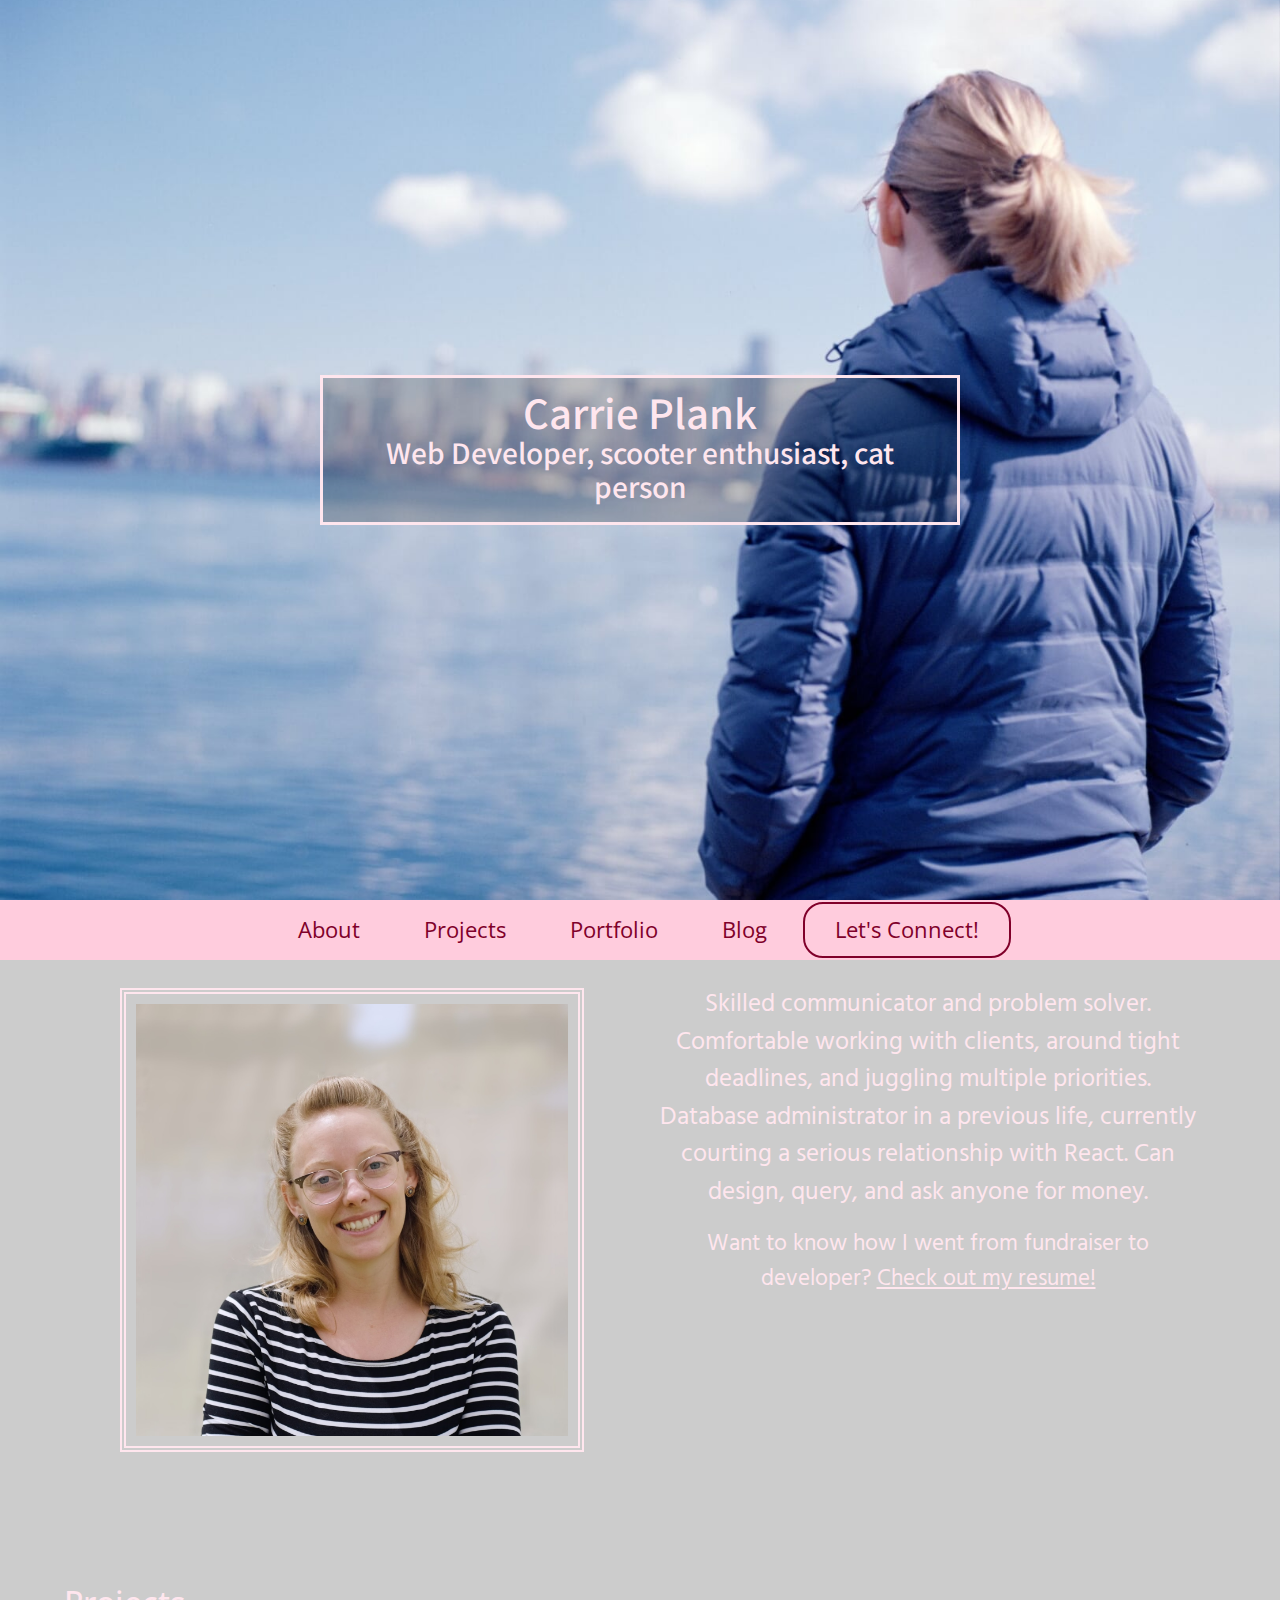
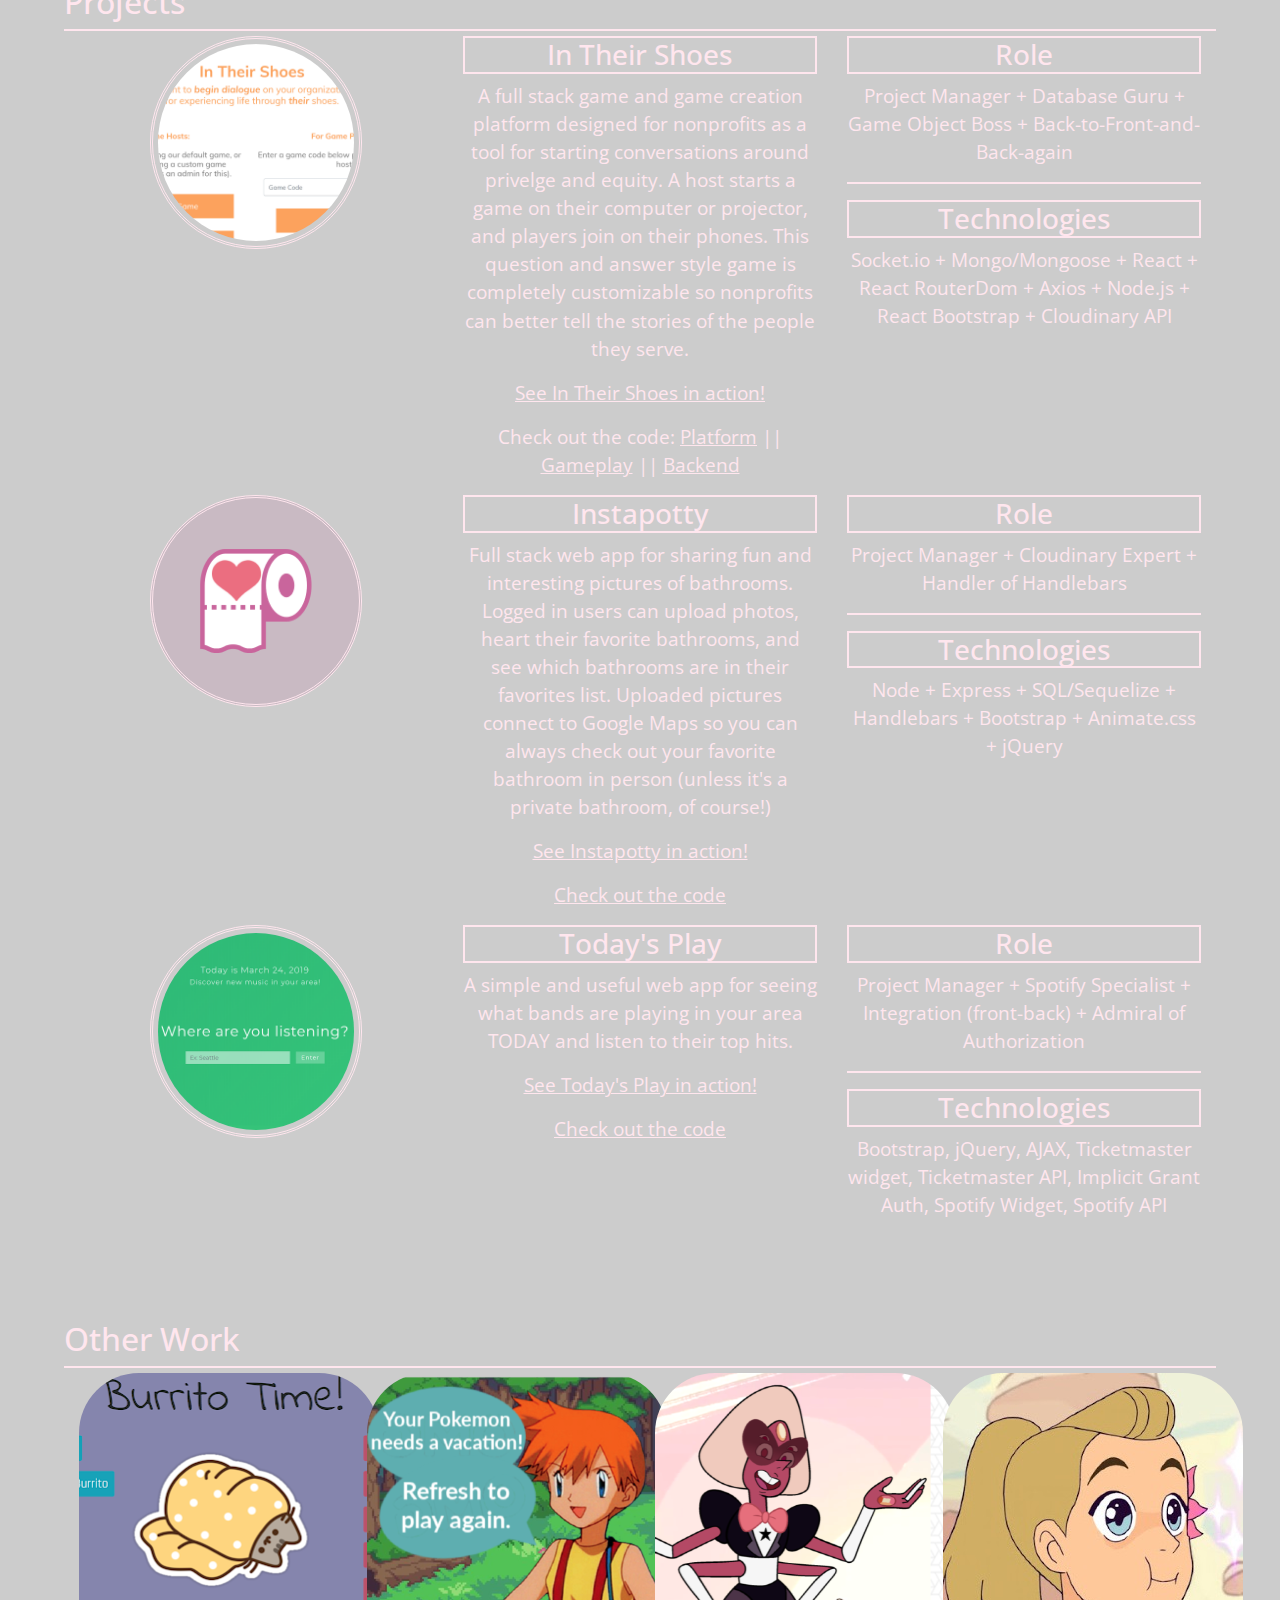
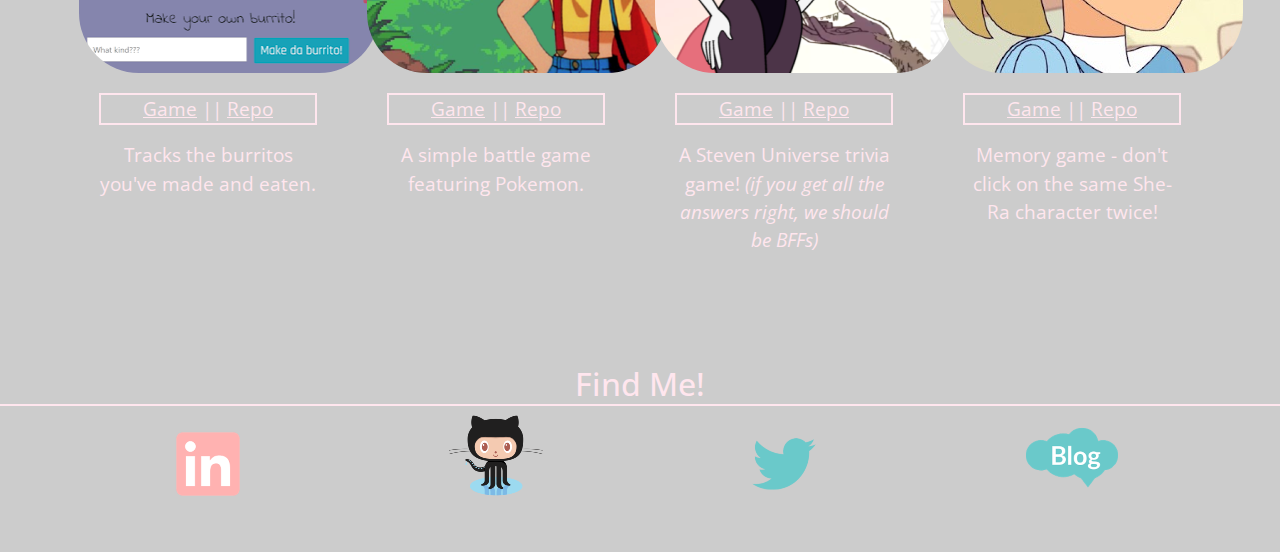
==== index.html @ 25fb92bc "formatted pic size" ====
<!doctype html>
<html lang="en">

<head>
    <title>Carrie's Portfolio</title>
    <!-- Required meta tags -->
    <meta charset="utf-8">
    <meta name="viewport" content="width=device-width, initial-scale=1, shrink-to-fit=no">

    <!-- Bootstrap CSS -->
    <link rel="stylesheet" href="https://stackpath.bootstrapcdn.com/bootstrap/4.3.1/css/bootstrap.min.css"
        integrity="sha384-ggOyR0iXCbMQv3Xipma34MD+dH/1fQ784/j6cY/iJTQUOhcWr7x9JvoRxT2MZw1T" crossorigin="anonymous">
    <link rel="stylesheet" href="https://cdnjs.cloudflare.com/ajax/libs/animate.css/3.7.0/animate.min.css">
    <link rel="stylesheet" href="assets/style.css">

    <!-- AJAX -->
    <script src="https://ajax.googleapis.com/ajax/libs/jquery/2.1.3/jquery.min.js"></script>

    <!-- Fonts -->
    <link href="https://fonts.googleapis.com/css?family=Open+Sans|Hind+Guntur|Noto+Sans+TC&display=swap"
        rel="stylesheet">

</head>

<body>

    <header>
        <div class="content">
            <hgroup>
                <h1>Carrie Plank</h1>
                <h3>Web Developer, scooter enthusiast, cat person</h3>
            </hgroup>
        </div>
        <div class="overlay"></div>
    </header>
    <section class="site" id="about">
        <nav>
            <a href="#about">About</a>
            <a href="#projects">Projects</a>
            <a href="#portfolio">Portfolio</a>
            <a href="https://cplankblog.tumblr.com/" target="_blank">Blog</a>
            <a id="connect-link" href="#connect">Let's Connect!</a>
        </nav>


        <!-- About Me Section -->

        <div class="flex-container">
            <div class="row">
                <div class="col-md-6">
                    <img src="assets/images/headshot_smaller.jpg" style="max-width: 85%;" id="about-me-pic" />
                </div>
                <div class="col-md-6">
                    <p class="about-me-text">
                        Skilled communicator and problem solver. Comfortable working with clients, around tight
                        deadlines, and juggling multiple priorities. Database administrator in a previous life,
                        currently courting a serious relationship with React. Can design, query, and ask anyone for
                        money.
                    </p>
                    <p class="resume-text">Want to know how I went from fundraiser to developer? <u><a
                                href="assets/Plank_Resume.pdf" target="_blank">Check out my resume!</a></u></p>
                </div>
            </div>
        </div>
    </section>

    <!-- Projects Section -->
    <section class="projects" id="projects">
        <div class="flex-container">
            <div class="row" id="projects-header">
                <h2>Projects</h2>
            </div>
            <div class="row">
                <!-- IN THEIR SHOES -->
                <div class="col-md-4">
                    <a id="projects-link" href="https://aprilleperez.github.io/realgameoflife_client/"
                        target="_blank"><img src="assets/images/InTheirShoes.PNG" /></a>
                </div>
                <div class="col-md-4">
                    <h3><a id="projects-link" href="https://aprilleperez.github.io/realgameoflife_client/"
                            target="_blank">In Their
                            Shoes</a></h3>
                    <p>A full stack game and game creation platform designed for nonprofits as a tool for starting
                        conversations
                        around privelge and equity. A host starts a game on their computer or projector, and players
                        join on their phones. This question and answer style game is completely customizable so
                        nonprofits can better tell the stories of the people they serve.</p>
                    <p><a href="https://aprilleperez.github.io/realgameoflife_client/" target="_blank">See In Their
                            Shoes in action!</a></p>
                    <p>Check out the code: <a href="https://github.com/aprilleperez/realgameoflife_admin"
                            target="_blank">Platform</a> || <a
                            href="https://github.com/aprilleperez/realgameoflife_client" target="_blank">Gameplay</a> ||
                        <a href="https://github.com/cplank/LifeAPI" target="_blank">Backend</a>
                    </p>
                </div>

                <div class="col-md-4">
                    <h3>Role</h3>
                    <p>Project Manager + Database Guru + Game Object Boss + Back-to-Front-and-Back-again</p>
                    <hr class="project-hr">
                    <h3>Technologies</h3>
                    <p>Socket.io + Mongo/Mongoose + React + React RouterDom + Axios + Node.js + React Bootstrap +
                        Cloudinary API</p>
                </div>

                <!-- INSTAPOTTY -->
                <div class="col-md-4">
                    <a id="projects-link" href="https://instapotty.herokuapp.com/" target="_blank"><img
                            id="instapotty-img" src="assets/images/favIcon.png" /></a>
                </div>
                <div class="col-md-4">
                    <h3><a id="projects-link" href="https://instapotty.herokuapp.com/" target="_blank">Instapotty</a>
                    </h3>
                    <p>Full stack web app for sharing fun and interesting pictures of bathrooms. Logged in users can
                        upload photos, heart their favorite bathrooms, and see which bathrooms are in their favorites
                        list. Uploaded pictures connect to Google Maps so you can always check out your favorite
                        bathroom in person (unless it's a private bathroom, of course!)</p>
                    <p><a href="https://instapotty.herokuapp.com/" target="_blank">See Instapotty in action!</a></p>
                    <p><a href="https://github.com/cplank/fancyBathroom" target="_blank">Check out the code</a></p>
                </div>
                <div class="col-md-4">
                    <h3>Role</h3>
                    <p>Project Manager + Cloudinary Expert + Handler of Handlebars </p>
                    <hr class="project-hr">
                    <h3>Technologies</h3>
                    <p>Node + Express + SQL/Sequelize + Handlebars + Bootstrap + Animate.css + jQuery</p>
                </div>

                <!-- TODAY'S PLAY -->
                <div class="col-md-4">
                    <a href="https://cplank.github.io/Today-s-Play/" target="_blank"><img
                            src="assets/images/Todays-Play.PNG" /></a>
                </div>
                <div class="col-md-4">
                    <h3><a id="projects-link" href="https://cplank.github.io/Today-s-Play/" target="_blank">Today's
                            Play</a></h3>
                    <p>A simple and useful web app for seeing what bands are playing in your area TODAY and listen to
                        their top hits.</p>
                    <p><a href="https://cplank.github.io/Today-s-Play/" target="_blank">See Today's Play in action!</a>
                    </p>
                    <p><a href="https://github.com/cplank/Today-s-Play" target="_blank">Check out the code</a></p>
                </div>
                <div class="col-md-4">
                    <h3>Role</h3>
                    <p>Project Manager + Spotify Specialist + Integration (front-back) + Admiral of Authorization</p>
                    <hr class="project-hr">
                    <h3>Technologies</h3>
                    <p>Bootstrap, jQuery, AJAX, Ticketmaster widget, Ticketmaster API, Implicit Grant Auth, Spotify
                        Widget, Spotify API</p>
                </div>
            </div>
        </div>
    </section>

    <!-- Portfolio Section -->
    <section class="portfolio" id="portfolio">
        <div class="flex-container">
            <div class="row" id="portfolio-header">
                <h2>Other Work</h2>
            </div>
            <div class="row">
                <div class="col-md-3">
                    <div class="card-img-top">
                        <img src="assets/images/burrito.PNG" />
                        <div class="card-body">
                            <p id="portfolio-links"><a href="https://infinite-atoll-82397.herokuapp.com/"
                                    target="_blank">Game</a> || <a href="https://github.com/cplank/Burrito-Time"
                                    target="_blank">Repo</a></p>
                            <p>Tracks the burritos you've made and eaten.</p>
                        </div>
                    </div>
                </div>
                <div class="col-md-3">
                    <div class="card-img-top">
                        <img src="assets/images/Misty.PNG" />
                        <div class="card-body">
                            <p id="portfolio-links"><a href="https://cplank.github.io/Simple-Battle-Game/"
                                    target="_blank">Game</a> ||
                                <a href="https://github.com/cplank/Simple-Battle-Game" target="_blank">Repo</a></p>
                            <p>A simple battle game featuring Pokemon.</p>
                        </div>
                    </div>
                </div>
                <div class=" col-md-3">
                    <div class="card-img-top">
                        <img src="assets/images/sardonyx.PNG" />
                        <div class="card-body">
                            <p id="portfolio-links"><a href="https://cplank.github.io/TriviaGame/"
                                    target="_blank">Game</a> || <a href="https://github.com/cplank/TriviaGame"
                                    target="_blank">Repo</a></p>
                            <p>A Steven Universe trivia game! <i>(if you get all the answers right, we should be
                                    BFFs)</i></p>
                        </div>
                    </div>
                </div>
                <div class=" col-md-3">
                    <div class="card-img-top">
                        <img src="assets/images/adora.jpg" />
                        <div class="card-body">
                            <p id="portfolio-links"><a href="https://cplank.github.io/clickgame2/"
                                    target="_blank">Game</a> || <a href="https://github.com/cplank/clickgame2"
                                    target="_blank">Repo</a></p>
                            <p>Memory game - don't click on the same She-Ra character twice!</p>
                        </div>
                    </div>
                </div>
            </div>
        </div>
    </section>

    <!-- EDUCATION SECTION -->
    <!-- <section class="education" id="education">
        <div class="flex-container">
            <div class="row">
                <div class="col-md-4">
                    <h2>Full Stack Web Development</h2>
                    <p>Certificate</p>
                    <p>University of Washington</p>
                </div>
                <div class="col-md-4">
                    <h2>Nonprofit Management</h2>
                    <p>Master of Arts</p>
                    <p>University of Washington</p>
                </div>
                <div class="col-md-4">
                    <h2>English - Communications</h2>
                    <p>Bachelor of Arts</p>
                    <p>Fort Lewis College</p>
                </div>
            </div>
        </div>
    </section> -->

    <!-- Let's Connect Section -->
    <section class="connect" id="connect">
        <div class="flex-container">
            <h2 class="text-center">Find Me!</h2>
            <div class="row">
                <div class="col-md-3">
                    <a href="https://www.linkedin.com/in/carrie-plank-22526861/" target="_blank">
                        <img class="social-media" src="assets/images/linkedIn.png"></a>
                </div>
                <div class="col-md-3">
                    <a href="https://github.com/cplank" target="_blank">
                        <img class="social-media" src="assets/images/Octocat.png"></a>
                </div>
                <div class="col-md-3">
                    <a href="https://twitter.com/cplankshepard" target="_blank">
                        <img class="social-media" src="assets/images/Twitter.png"></a>
                </div>
                <div class="col-md-3">
                    <a href="https://cplankblog.tumblr.com/" target="_blank">
                        <img class="social-media" src="assets/images/blog.png"></a>
                </div>
            </div>
        </div>
    </section>


    <!-- Javascript scrolling -->

    <script>
        var $content = $('header .content')
            , $blur = $('header .overlay')
            , wHeight = $(window).height();

        $(window).on('resize', function () {
            wHeight = $(window).height();
        });

        window.requestAnimFrame = (function () {
            return window.requestAnimationFrame ||
                window.webkitRequestAnimationFrame ||
                window.mozRequestAnimationFrame ||
                function (callback) {
                    window.setTimeout(callback, 1000 / 60);
                };
        })();

        function Scroller() {
            this.latestKnownScrollY = 0;
            this.ticking = false;
        }

        Scroller.prototype = {

            init: function () {
                window.addEventListener('scroll', this.onScroll.bind(this), false);
                $blur.css('background-image', $('header:first-of-type').css('background-image'));
            },


            onScroll: function () {
                this.latestKnownScrollY = window.scrollY;
                this.requestTick();
            },


            requestTick: function () {
                if (!this.ticking) {
                    window.requestAnimFrame(this.update.bind(this));
                }
                this.ticking = true;
            },

            update: function () {
                var currentScrollY = this.latestKnownScrollY;
                this.ticking = false;


                var slowScroll = currentScrollY / 2
                    , blurScroll = currentScrollY * 2
                    , opaScroll = 1.4 - currentScrollY / 400;
                if (currentScrollY > wHeight)
                    $('nav').css('position', 'fixed');
                else
                    $('nav').css('position', 'absolute');

                $content.css({
                    'transform': 'translateY(' + slowScroll + 'px)',
                    '-moz-transform': 'translateY(' + slowScroll + 'px)',
                    '-webkit-transform': 'translateY(' + slowScroll + 'px)',
                    'opacity': opaScroll
                });

                $blur.css({
                    'opacity': blurScroll / wHeight
                });
            }
        };


        var scroller = new Scroller();
        scroller.init();

        // Why do I have a horizontal scrollbar!?
        var docWidth = document.documentElement.offsetWidth;

        [].forEach.call(
            document.querySelectorAll('*'),
            function (el) {
                if (el.offsetWidth > docWidth) {
                    console.log(el);
                }
            }
        );

    </script>

    <!-- Optional JavaScript -->
    <!-- jQuery first, then Popper.js, then Bootstrap JS -->
    <!-- jQuery -->


    <!-- Bootstrap JS -->
    <script src="https://stackpath.bootstrapcdn.com/bootstrap/4.3.1/js/bootstrap.min.js"
        integrity="sha384-JjSmVgyd0p3pXB1rRibZUAYoIIy6OrQ6VrjIEaFf/nJGzIxFDsf4x0xIM+B07jRM"
        crossorigin="anonymous"></script>


</body>

</html>
---- assets/style.css ----
html, body {
  padding: 0;
  margin: 0;
  height: 100%;
  max-width: 100%;
}

html {
  font: 1em/1.5;
  -webkit-font-smoothing: antialiased;
  -moz-osx-font-smoothing: grayscale;
  text-rendering: optimizelegibility;
}

body {
  font-size: 1.3em;
  background: linear-gradient(0deg,rgba(48,48,54,0.3),rgba(0,0,0,0.3)),url(images/background.png);  
  background-attachment: fixed;
  background-position: center;
  background-repeat: no-repeat;
  background-size: cover;
}

header {
  height: 100%;
  position: relative;
  overflow: hidden;
  background: url(images/seattle_view.jpg) center no-repeat;
  background-size: cover;
}
header .content {
  position: absolute;
  top: 0;
  left: 0;
  right: 0;
  bottom: 0;
  z-index: 1;
}
header h1 {
  margin: 0;
  font-family: 'Noto Sans TC', sans-serif;
}

header h3 {
  font-family: 'Noto Sans TC', sans-serif;
}

header hgroup {
  -webkit-transform: translate(-50%, -50%);
  -moz-transform: translate(-50%, -50%);
  -ms-transform: translate(-50%, -50%);
  -o-transform: translate(-50%, -50%);
  transform: translate(-50%, -50%);
  display: inline-block;
  text-align: center;
  position: absolute;
  top: 50%;
  left: 50%;
  color: #ffe6ee;
  border: 3px solid #ffe6ee;
  background-color: rgba(0, 0, 0, 0.2);
  padding: .5em 3em;
  z-index: 2;
}
header .overlay {
  position: absolute;
  top: 0;
  right: 0;
  left: 0;
  bottom: 0;
  background:#333 center no-repeat;
  background-size: cover;
  z-index: 0;
  opacity: 0; 
  -webkit-filter: blur(4px);
}

.site {
  padding: 5em 0;
  text-align: center;
  font-size: .8em;
  color: #ffe6ee;
  font-family: 'Open Sans', sans-serif;
  background-color: rgba(0, 0, 0, 0.2);
  position:relative
}
.site a {
  color: #80002a;
  text-decoration: none;
}
.site a:hover {
  color: #80002a;
  text-shadow: 1px 1px 2px navy, 0 0 25px blueviolet, 0 0 5px pink;
}

#connect-link {
  border: 2px solid #80002a;
  margin: 2px; 
  border-radius: 20px;
}
#connect-link:hover {
  color: #ffe6ee;
  background: #80002a;
  
}
.site nav{
  position:absolute;
  top:0;
  left:0;
  background: #ffccdd;
  width:100%;
  z-index: 99999;
}
.site nav a{
  padding:10px 30px;
  font-size:1.3em;
  display:inline-block
}

.row {
    max-width: 90%;
    margin: 5px auto;
}
/* About me section */

.about-me-text {
  color: #ffe6ee;
  font-size: 25px;
  font-family: 'Hind Guntur', sans-serif;
}

.resume-text {
  color: #ffe6ee;
  font-size: 23px;
  font-family: 'Hind Guntur', sans-serif;
}

.resume-text a {
  color: #ffe6ee;
}

#about-me-pic{
  border: 6px double #ffe6ee;
  padding: 10px; 
}

/* Projets section */
.projects {
  padding: 2em 0;
  text-align: center;  
  font-size: .9em;
  color: #ffe6ee;
  font-family: 'Open Sans', sans-serif;
  position:relative;
  background-color: rgba(0, 0, 0, 0.2);
  
}

#projects-header, #portfolio-header {
  border-bottom: 2px solid #ffe6ee;
}

.projects img {
  width: 60%;
  border-radius: 100%;
  border: 3px double #ffe6ee;
  padding: 5px;
  }

  .projects h3 {
    border: 2px double #ffe6ee; 
  }

  /* Portfolio section */

.portfolio {
  padding: 2em 0;
  text-align: center;
  font-size: .9em;
  color: #ffe6ee;
  font-family: 'Open Sans', sans-serif;
  position:relative;
  background-color: rgba(0, 0, 0, 0.2);
}

.portfolio img {
  border-radius: 20%;
}

#portfolio-links {
  border: 2px double #ffe6ee; 
}

.education {
  padding: 2em 0;
  text-align: center;
  font-size: .8em;
  color: #444;
  position:relative
}

.connect {
  padding: 2em 0;
  text-align: center;
  font-size: .8em;
  color: #ffe6ee;
  font-family: 'Open Sans', sans-serif;
  position:relative;
  background-color: rgba(0, 0, 0, 0.2);
}

.connect h2 {
  border-bottom: 2px solid #ffe6ee;
  font-family: 'Open Sans', sans-serif;
}

.project-hr {
  border: 1px solid #ffe6ee;
}

.projects a, .portfolio a {
  color: #ffe6ee;
  text-decoration: underline;
}

.projects a:hover, .portfolio a:hover {
  text-shadow: 1px 1px 2px navy, 0 0 25px blueviolet, 0 0 5px pink;
}

.connect img:hover, .projects img:hover {
  animation: shake 0.5s;
  animation-iteration-count: infinite;
}

#instapotty-img {
  background-color: rgba(197, 145, 174, 0.3);
}
@keyframes shake {
  0% { transform: translate(1px, 1px) rotate(0deg); }
  10% { transform: translate(-1px, -2px) rotate(-1deg); }
  20% { transform: translate(-3px, 0px) rotate(1deg); }
  30% { transform: translate(3px, 2px) rotate(0deg); }
  40% { transform: translate(1px, -1px) rotate(1deg); }
  50% { transform: translate(-1px, 2px) rotate(-1deg); }
  60% { transform: translate(-3px, 1px) rotate(0deg); }
  70% { transform: translate(3px, 1px) rotate(-1deg); }
  80% { transform: translate(-1px, -1px) rotate(1deg); }
  90% { transform: translate(1px, 2px) rotate(0deg); }
  100% { transform: translate(1px, -2px) rotate(-1deg); }
}

#projects-link {
  text-decoration: none;
}
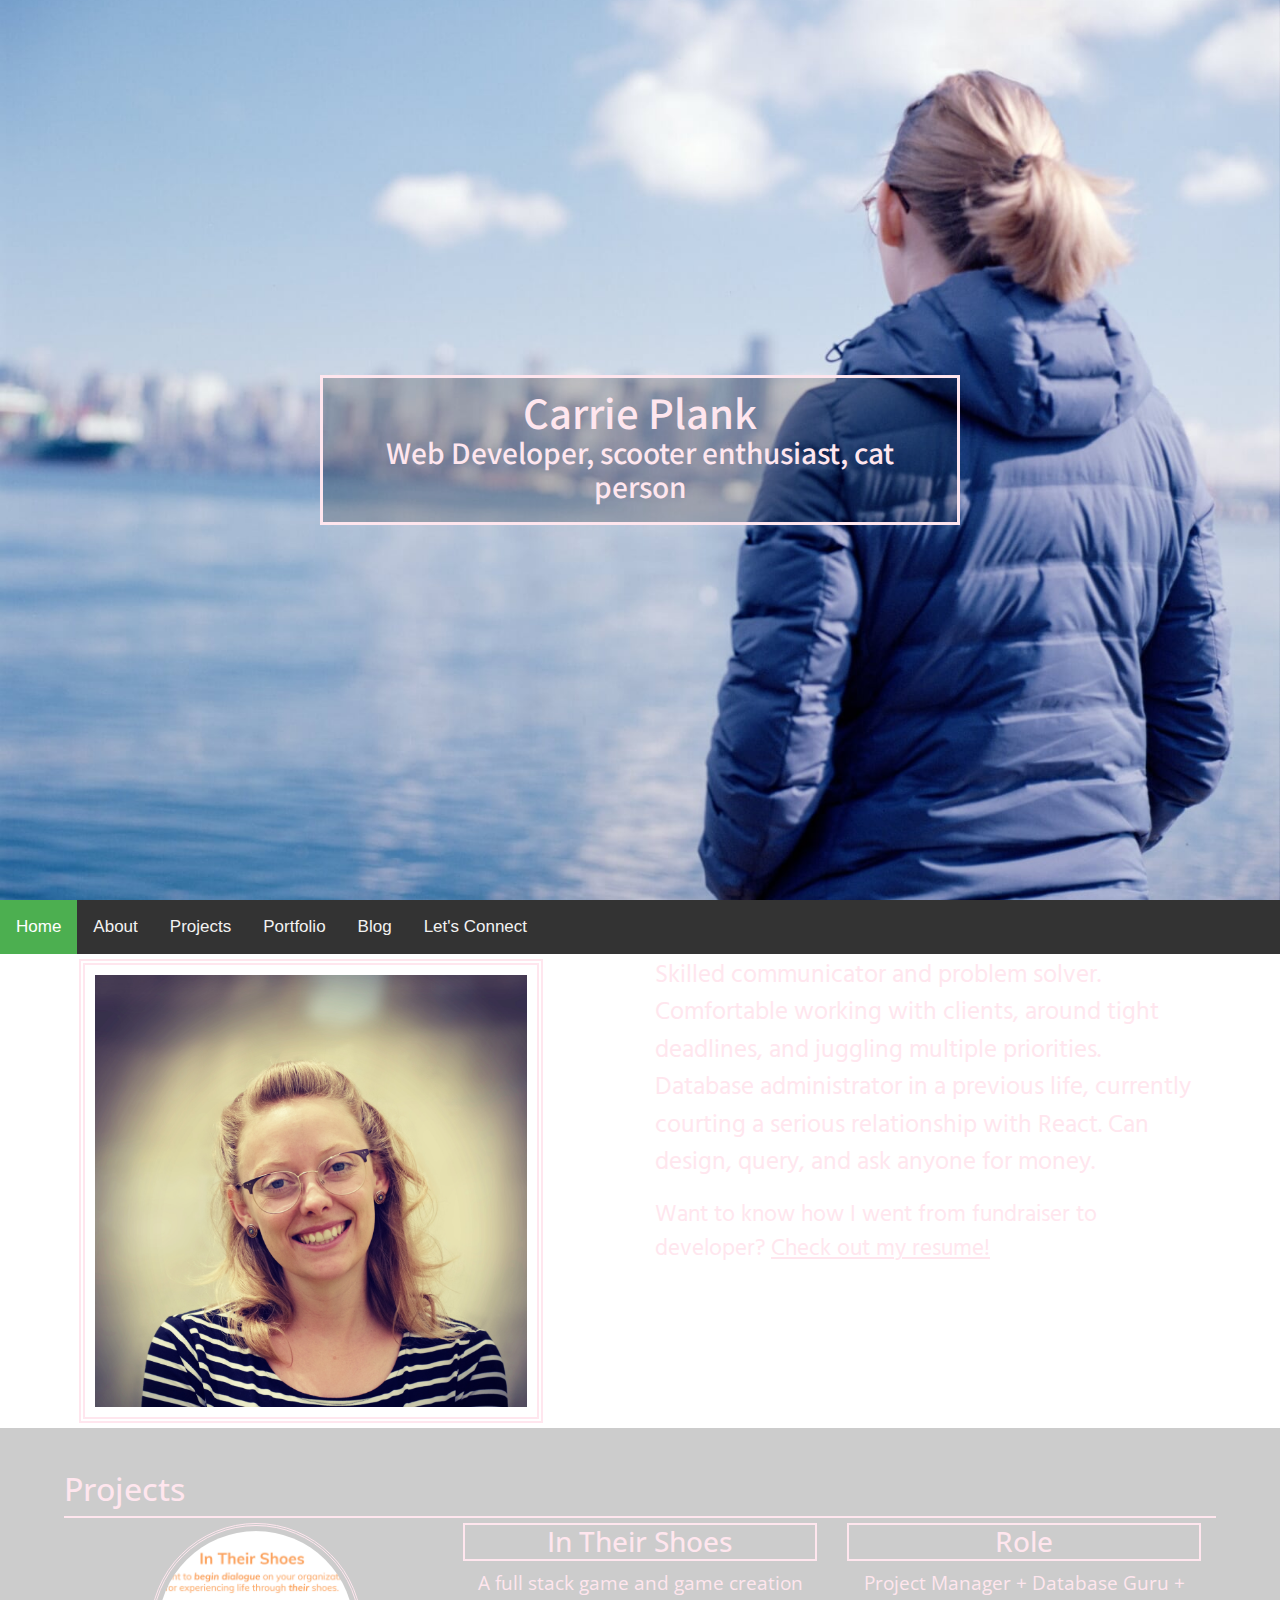
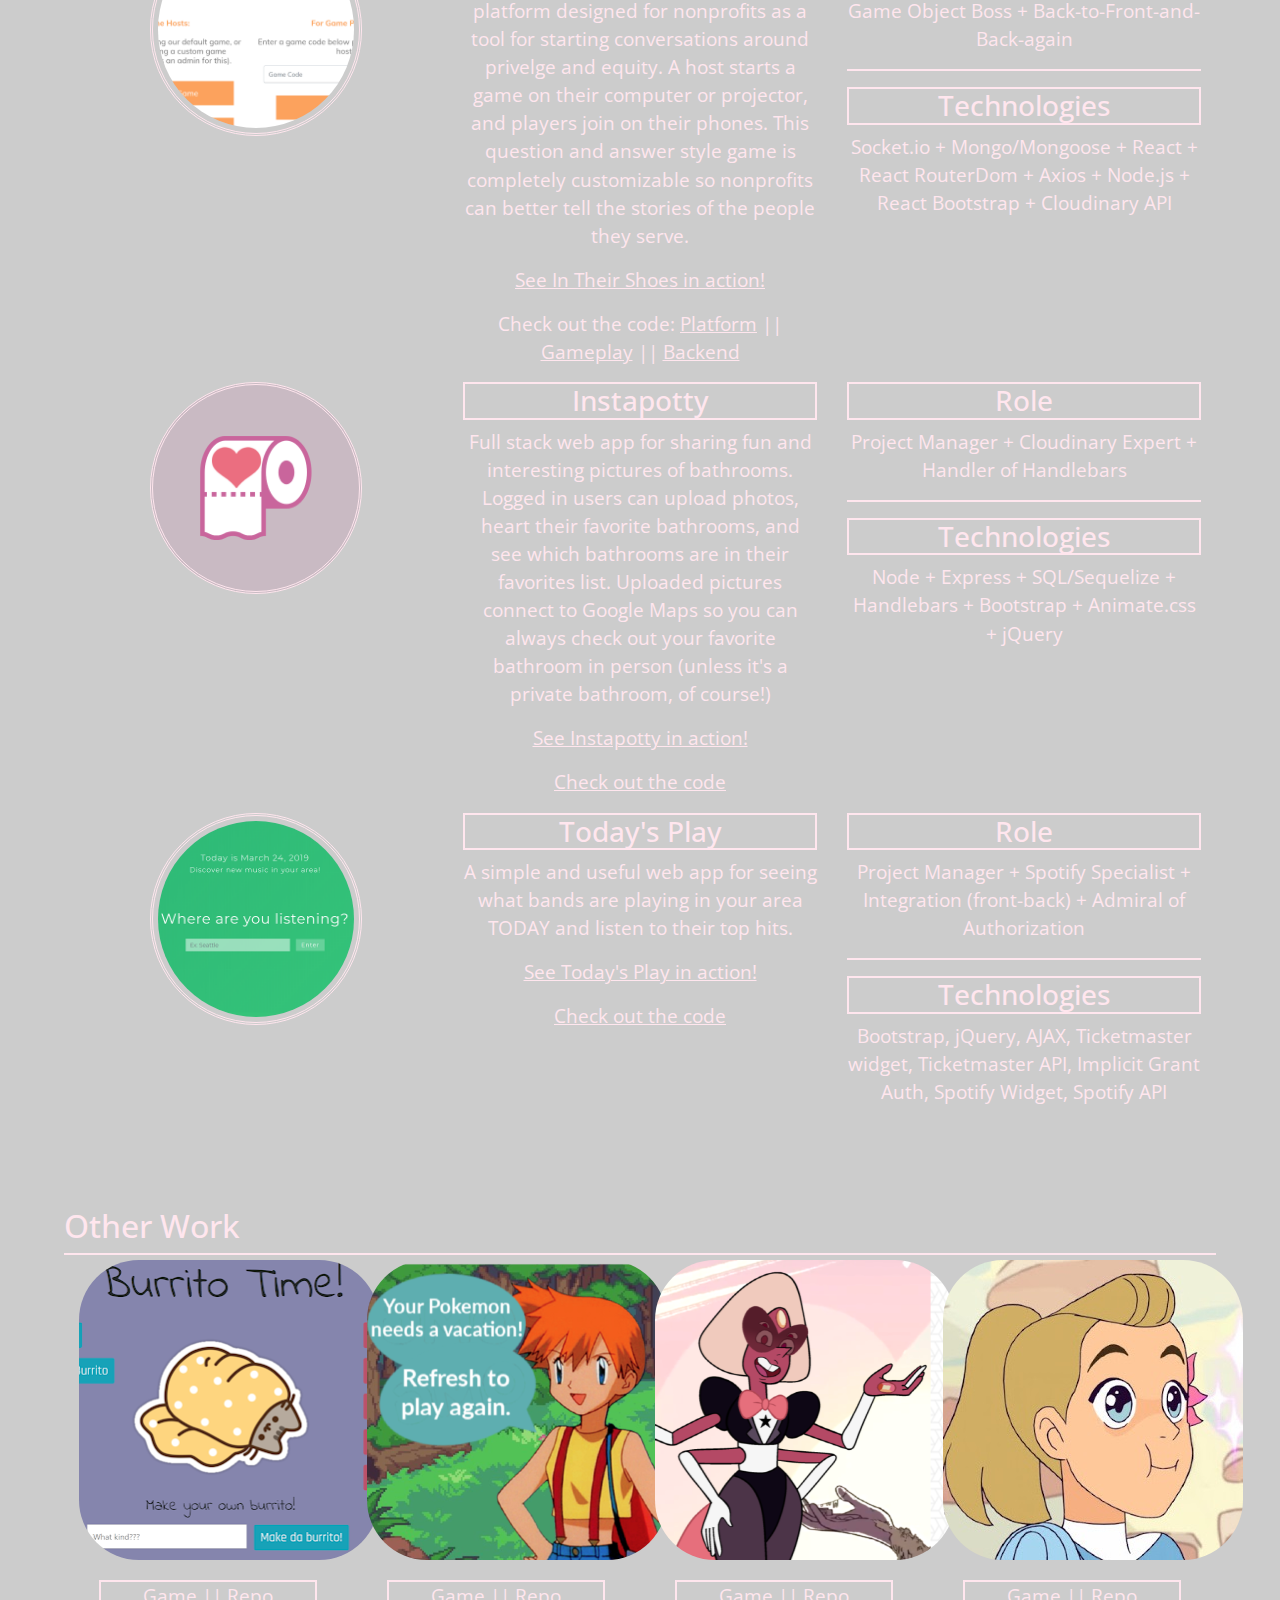
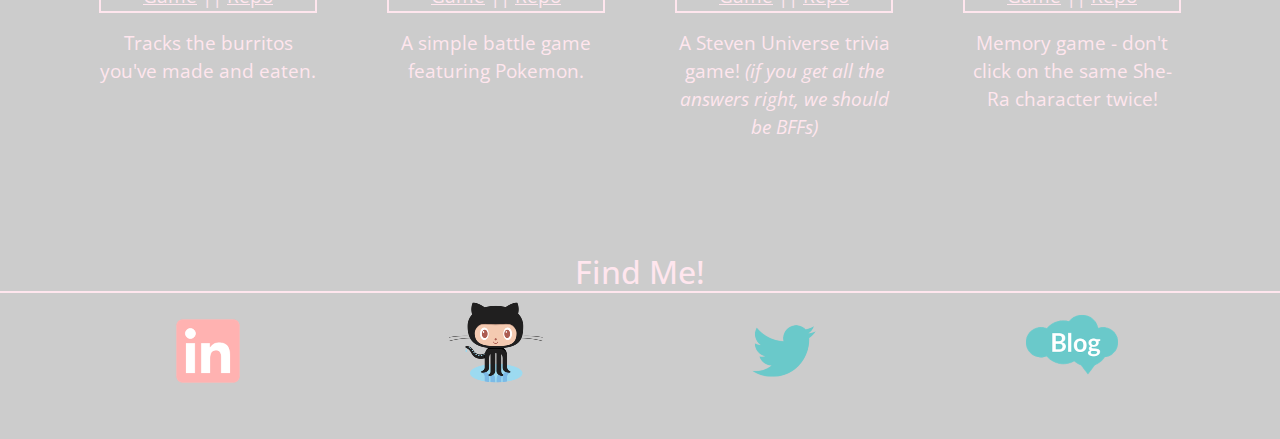
==== commit 746df368: "reorganizing" ====
--- a/index.html
+++ b/index.html
@@ -15,6 +15,9 @@
 
     <!-- AJAX -->
     <script src="https://ajax.googleapis.com/ajax/libs/jquery/2.1.3/jquery.min.js"></script>
+
+    <!-- Hamburger Menu -->
+    <link rel="stylesheet" href="https://cdnjs.cloudflare.com/ajax/libs/font-awesome/4.7.0/css/font-awesome.min.css">
 
     <!-- Fonts -->
     <link href="https://fonts.googleapis.com/css?family=Open+Sans|Hind+Guntur|Noto+Sans+TC&display=swap"
@@ -33,22 +36,27 @@
         </div>
         <div class="overlay"></div>
     </header>
-    <section class="site" id="about">
-        <nav>
-            <a href="#about">About</a>
-            <a href="#projects">Projects</a>
-            <a href="#portfolio">Portfolio</a>
-            <a href="https://cplankblog.tumblr.com/" target="_blank">Blog</a>
-            <a id="connect-link" href="#connect">Let's Connect!</a>
-        </nav>
-
-
-        <!-- About Me Section -->
-
+
+
+    <div class="topnav" id="myTopnav">
+        <a href="#home" class="active">Home</a>
+        <a href="#about">About</a>
+        <a href="#projects">Projects</a>
+        <a href="#portfolio">Portfolio</a>
+        <a href="blog.html">Blog</a>
+        <a href="#connect">Let's Connect</a>
+        <a href="javascript:void(0);" class="icon" onclick="myFunction()">
+            <i class="fa fa-bars"></i>
+        </a>
+    </div>
+
+
+    <!-- About Me Section -->
+    <section class="about" id="about">
         <div class="flex-container">
             <div class="row">
                 <div class="col-md-6">
-                    <img src="assets/images/headshot_smaller.jpg" style="max-width: 85%;" id="about-me-pic" />
+                    <img src="assets/images/Headshot_Filter.jpg" style="max-width: 85%;" id="about-me-pic" />
                 </div>
                 <div class="col-md-6">
                     <p class="about-me-text">
@@ -112,7 +120,8 @@
                     <h3><a id="projects-link" href="https://instapotty.herokuapp.com/" target="_blank">Instapotty</a>
                     </h3>
                     <p>Full stack web app for sharing fun and interesting pictures of bathrooms. Logged in users can
-                        upload photos, heart their favorite bathrooms, and see which bathrooms are in their favorites
+                        upload photos, heart their favorite bathrooms, and see which bathrooms are in their
+                        favorites
                         list. Uploaded pictures connect to Google Maps so you can always check out your favorite
                         bathroom in person (unless it's a private bathroom, of course!)</p>
                     <p><a href="https://instapotty.herokuapp.com/" target="_blank">See Instapotty in action!</a></p>
@@ -134,15 +143,18 @@
                 <div class="col-md-4">
                     <h3><a id="projects-link" href="https://cplank.github.io/Today-s-Play/" target="_blank">Today's
                             Play</a></h3>
-                    <p>A simple and useful web app for seeing what bands are playing in your area TODAY and listen to
+                    <p>A simple and useful web app for seeing what bands are playing in your area TODAY and listen
+                        to
                         their top hits.</p>
-                    <p><a href="https://cplank.github.io/Today-s-Play/" target="_blank">See Today's Play in action!</a>
+                    <p><a href="https://cplank.github.io/Today-s-Play/" target="_blank">See Today's Play in
+                            action!</a>
                     </p>
                     <p><a href="https://github.com/cplank/Today-s-Play" target="_blank">Check out the code</a></p>
                 </div>
                 <div class="col-md-4">
                     <h3>Role</h3>
-                    <p>Project Manager + Spotify Specialist + Integration (front-back) + Admiral of Authorization</p>
+                    <p>Project Manager + Spotify Specialist + Integration (front-back) + Admiral of Authorization
+                    </p>
                     <hr class="project-hr">
                     <h3>Technologies</h3>
                     <p>Bootstrap, jQuery, AJAX, Ticketmaster widget, Ticketmaster API, Implicit Grant Auth, Spotify
@@ -345,6 +357,17 @@
             }
         );
 
+        // Hamburger Menu Activate!
+
+        function myFunction() {
+            var x = document.getElementById("navBar");
+            if (x.className === "topnav") {
+                x.className += " responsive";
+            } else {
+                x.className = "topnav";
+            }
+        }
+
     </script>
 
     <!-- Optional JavaScript -->
--- a/assets/style.css
+++ b/assets/style.css
@@ -29,6 +29,8 @@
   background: url(images/seattle_view.jpg) center no-repeat;
   background-size: cover;
 }
+
+
 header .content {
   position: absolute;
   top: 0;
@@ -93,29 +95,33 @@
   color: #80002a;
   text-shadow: 1px 1px 2px navy, 0 0 25px blueviolet, 0 0 5px pink;
 }
-
-#connect-link {
-  border: 2px solid #80002a;
-  margin: 2px; 
-  border-radius: 20px;
-}
-#connect-link:hover {
-  color: #ffe6ee;
-  background: #80002a;
-  
-}
-.site nav{
-  position:absolute;
-  top:0;
-  left:0;
-  background: #ffccdd;
-  width:100%;
-  z-index: 99999;
-}
-.site nav a{
-  padding:10px 30px;
-  font-size:1.3em;
-  display:inline-block
+.topnav {
+  background-color: #333;
+  overflow: hidden;
+}
+
+.topnav a {
+  float: left;
+  display: block;
+  color: #f2f2f2;
+  text-align: center;
+  padding: 14px 16px;
+  text-decoration: none;
+  font-size: 17px;
+}
+
+.topnav a:hover {
+  background-color: #ddd;
+  color: black;
+}
+
+.topnav a.active {
+  background-color: #4CAF50;
+  color: white;
+}
+
+.topnav .icon {
+  display: none;
 }
 
 .row {
@@ -253,3 +259,28 @@
 #projects-link {
   text-decoration: none;
 }
+
+/* Media Queries for mobile navBar */
+@media screen and (max-width: 600px) {
+  .topnav a:not(:first-child) {display: none;}
+  .topnav a.icon {
+    float: right;
+    display: block;
+  }
+}
+
+@media screen and (max-width: 600px) {
+  .topnav.responsive {position: relative;}
+  .topnav.responsive a.icon {
+    position: absolute;
+    right: 0;
+    top: 0;
+  }
+  .topnav.responsive a {
+    float: none;
+    display: block;
+    text-align: left;
+  }
+}
+
+
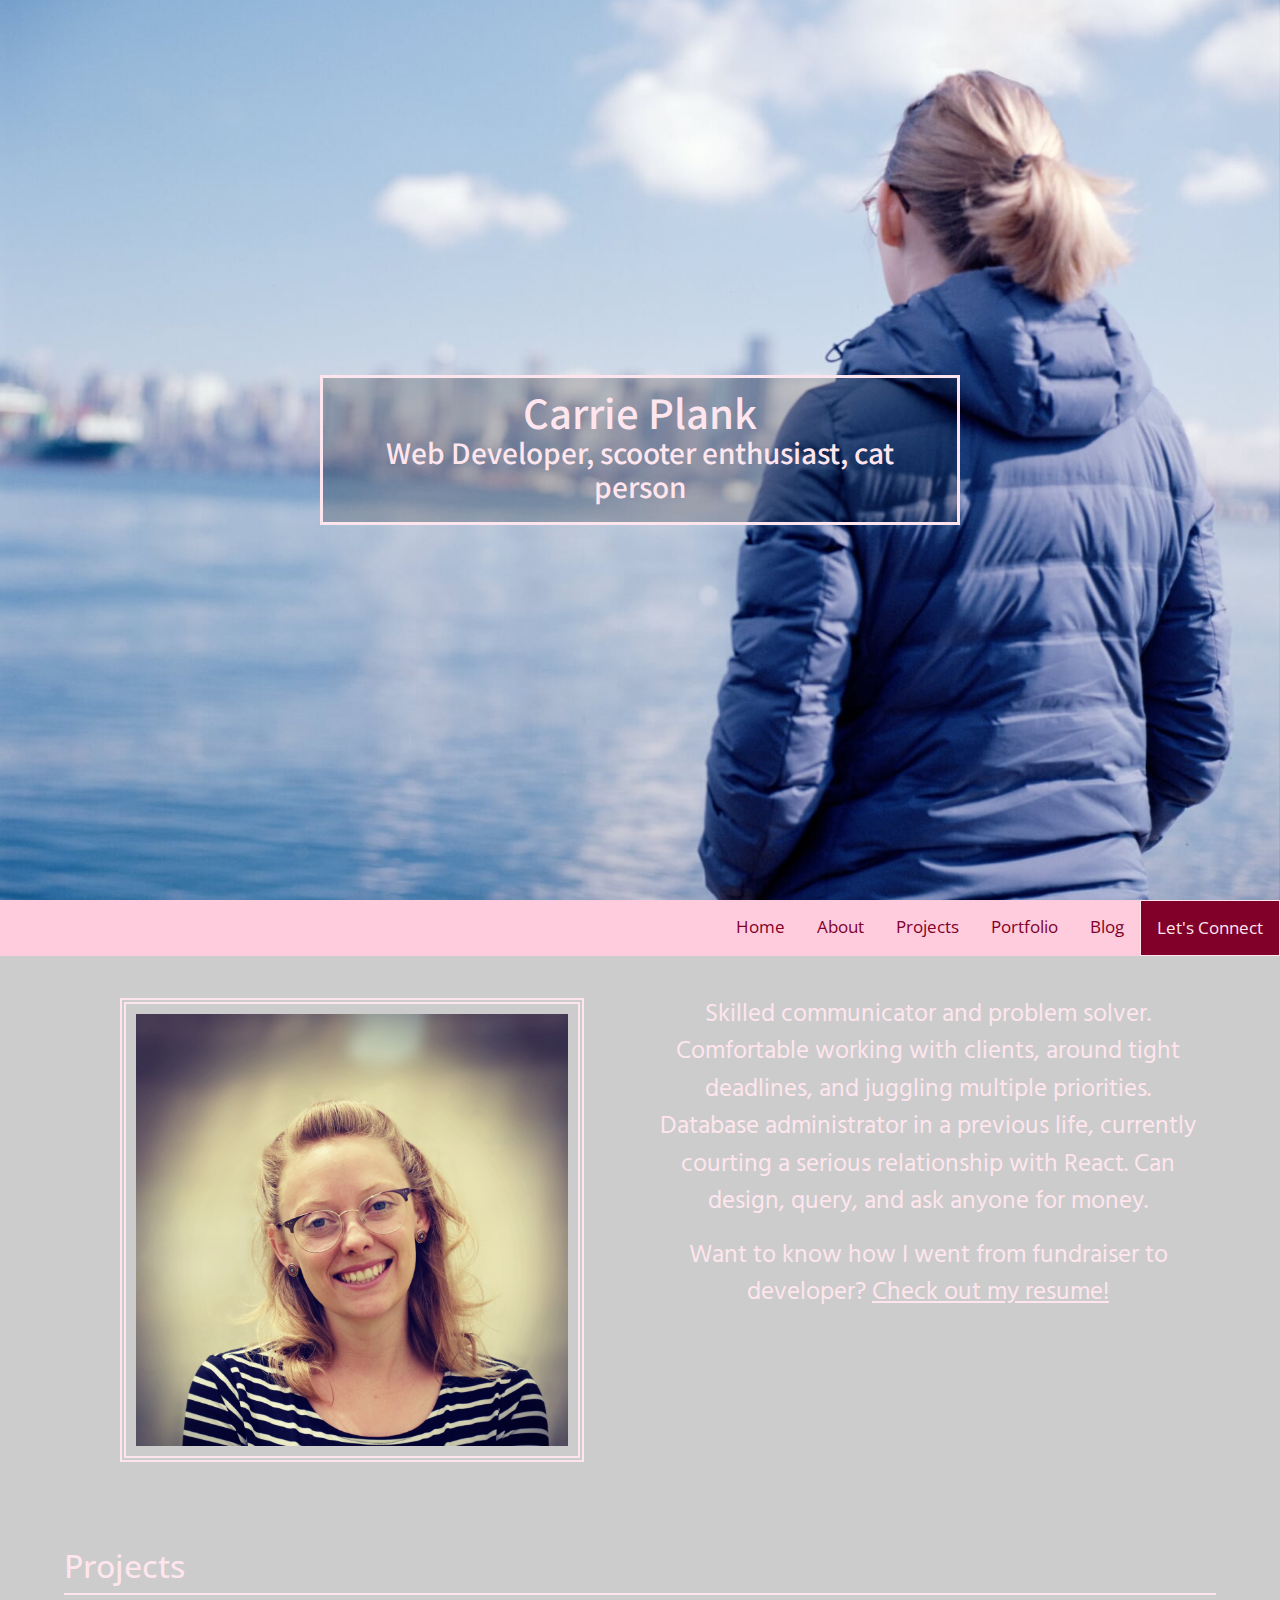
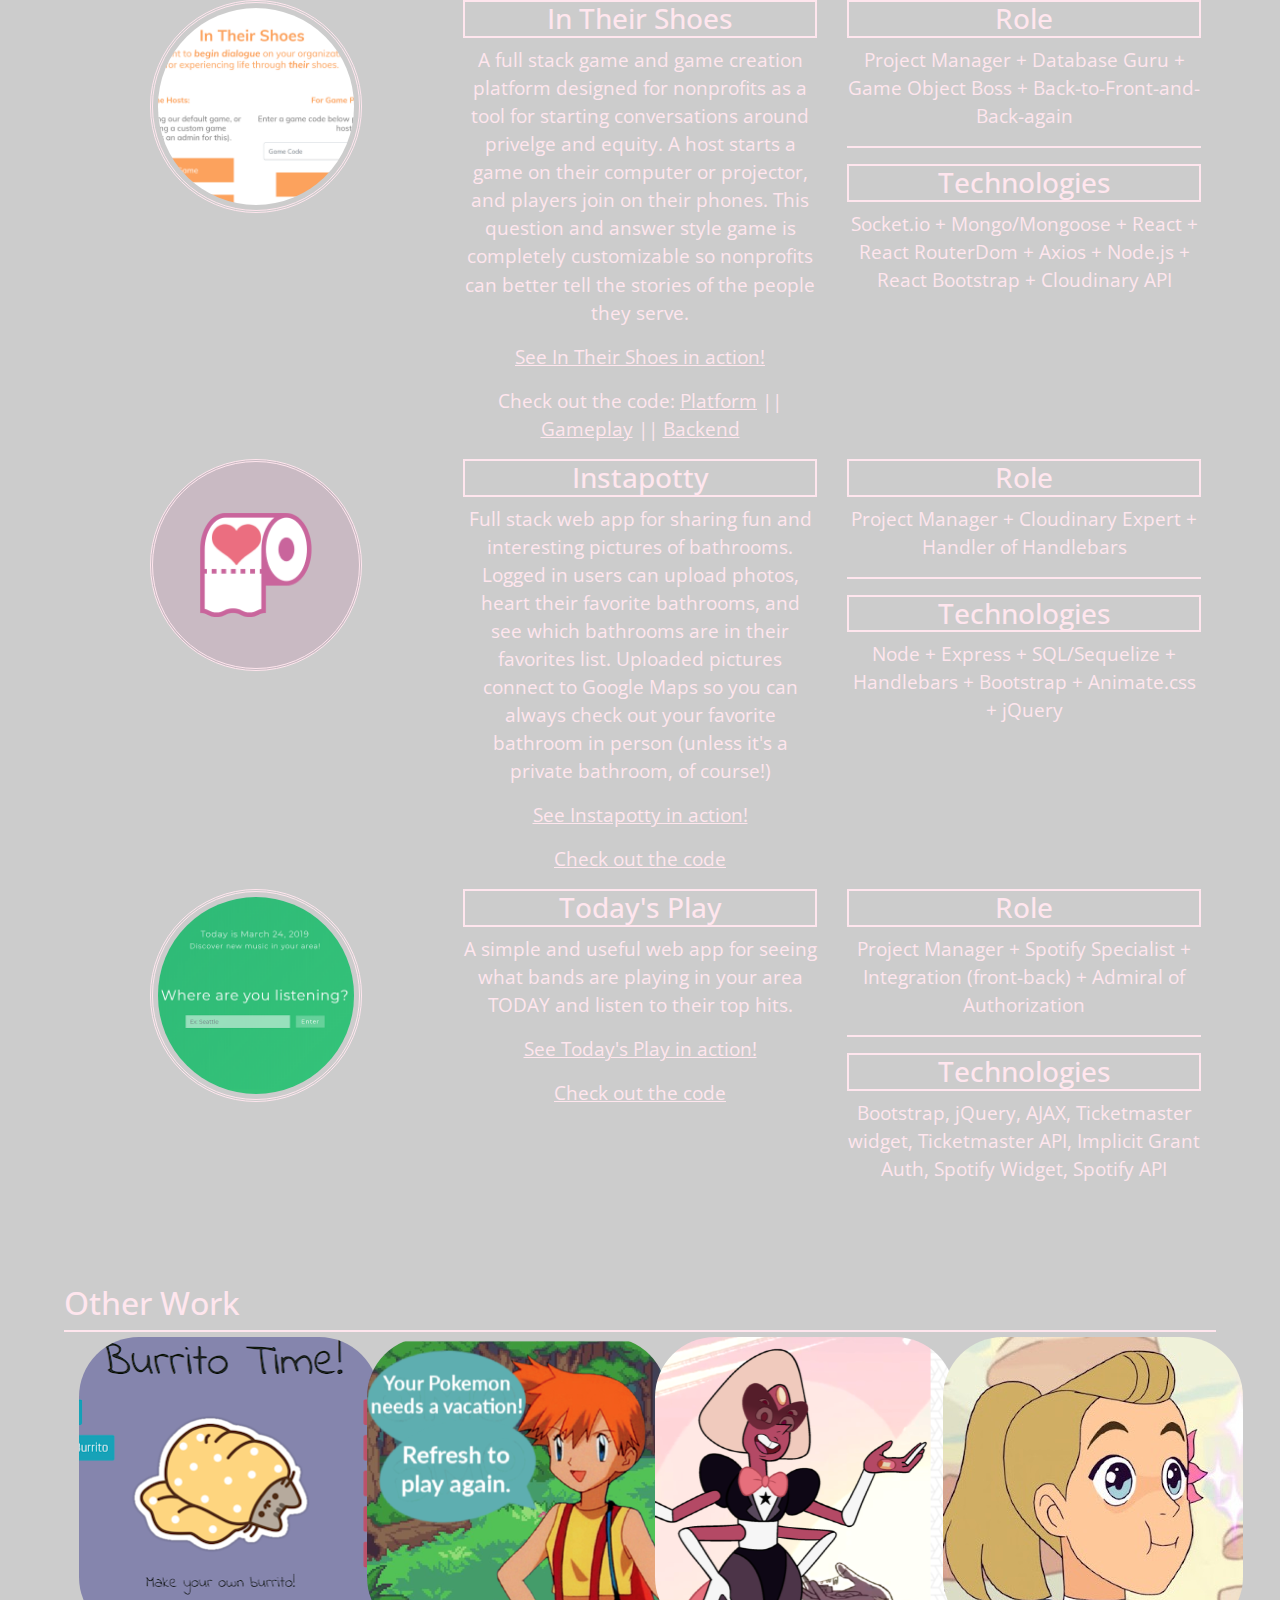
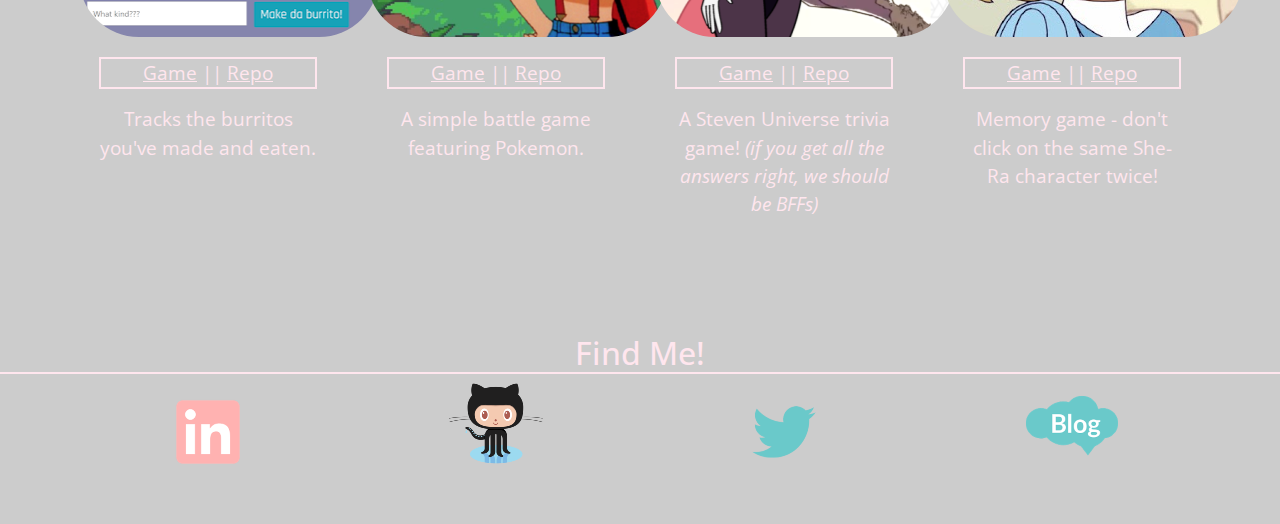
==== commit afd92b71: "mobile navbar, minor layout changes, picture updated" ====
--- a/index.html
+++ b/index.html
@@ -39,15 +39,17 @@
 
 
     <div class="topnav" id="myTopnav">
-        <a href="#home" class="active">Home</a>
-        <a href="#about">About</a>
-        <a href="#projects">Projects</a>
-        <a href="#portfolio">Portfolio</a>
-        <a href="blog.html">Blog</a>
-        <a href="#connect">Let's Connect</a>
-        <a href="javascript:void(0);" class="icon" onclick="myFunction()">
-            <i class="fa fa-bars"></i>
-        </a>
+        <div class="navLinks">
+            <a href="#home" class="active">Home</a>
+            <a href="#about">About</a>
+            <a href="#projects">Projects</a>
+            <a href="#portfolio">Portfolio</a>
+            <a href="blog.html">Blog</a>
+            <a href="#connect" id="connect-link">Let's Connect</a>
+            <a href="javascript:void(0);" class="icon" onclick="myFunction()">
+                <i class="fa fa-bars"></i>
+            </a>
+        </div>
     </div>
 
 
@@ -368,6 +370,17 @@
             }
         }
 
+        // Sticky navbar
+        window.onscroll = function () { myFunction() };
+        var navbar = document.getElementById("myTopnav");
+        var sticky = navbar.offsetTop;
+        function myFunction() {
+            if (window.pageYOffset >= sticky) {
+                navbar.classList.add("sticky")
+            } else {
+                navbar.classList.remove("sticky");
+            }
+        }
     </script>
 
     <!-- Optional JavaScript -->
--- a/assets/style.css
+++ b/assets/style.css
@@ -78,50 +78,63 @@
   -webkit-filter: blur(4px);
 }
 
-.site {
-  padding: 5em 0;
-  text-align: center;
-  font-size: .8em;
-  color: #ffe6ee;
-  font-family: 'Open Sans', sans-serif;
-  background-color: rgba(0, 0, 0, 0.2);
-  position:relative
-}
-.site a {
+a {
   color: #80002a;
   text-decoration: none;
 }
-.site a:hover {
+
+a:hover {
   color: #80002a;
   text-shadow: 1px 1px 2px navy, 0 0 25px blueviolet, 0 0 5px pink;
 }
 .topnav {
-  background-color: #333;
+  background-color: #ffccdd;
   overflow: hidden;
+  width: 100%;
 }
 
 .topnav a {
   float: left;
   display: block;
-  color: #f2f2f2;
+  color: #80002a;
   text-align: center;
   padding: 14px 16px;
   text-decoration: none;
   font-size: 17px;
 }
 
-.topnav a:hover {
-  background-color: #ddd;
-  color: black;
-}
-
-.topnav a.active {
-  background-color: #4CAF50;
-  color: white;
-}
-
+.navLinks {
+  float: right;
+  font-family: 'Open Sans', sans-serif;
+}
 .topnav .icon {
   display: none;
+}
+
+#myTopnav {
+  overflow: hidden;
+  z-index: 99999;
+}
+
+#connect-link {
+  background-color: #80002a;
+  color: #ffe6ee;
+  border: 1px solid #ffe6ee;;
+}
+#connect-link:hover {
+  background-color: #ffe6ee;
+  color:#80002a;
+  border: 1px solid #80002a;
+  
+}
+.sticky {
+  position: fixed;
+  top: 0;
+  width: 100%;
+}
+
+.sticky + .section {
+  padding-top: 60px;
 }
 
 .row {
@@ -130,15 +143,9 @@
 }
 /* About me section */
 
-.about-me-text {
+.about-me-text, .resume-text {
   color: #ffe6ee;
   font-size: 25px;
-  font-family: 'Hind Guntur', sans-serif;
-}
-
-.resume-text {
-  color: #ffe6ee;
-  font-size: 23px;
   font-family: 'Hind Guntur', sans-serif;
 }
 
@@ -152,7 +159,7 @@
 }
 
 /* Projets section */
-.projects {
+.about, .projects, .portfolio, .connect {
   padding: 2em 0;
   text-align: center;  
   font-size: .9em;
@@ -180,16 +187,6 @@
 
   /* Portfolio section */
 
-.portfolio {
-  padding: 2em 0;
-  text-align: center;
-  font-size: .9em;
-  color: #ffe6ee;
-  font-family: 'Open Sans', sans-serif;
-  position:relative;
-  background-color: rgba(0, 0, 0, 0.2);
-}
-
 .portfolio img {
   border-radius: 20%;
 }
@@ -197,6 +194,8 @@
 #portfolio-links {
   border: 2px double #ffe6ee; 
 }
+
+/* Education Section */
 
 .education {
   padding: 2em 0;
@@ -206,15 +205,8 @@
   position:relative
 }
 
-.connect {
-  padding: 2em 0;
-  text-align: center;
-  font-size: .8em;
-  color: #ffe6ee;
-  font-family: 'Open Sans', sans-serif;
-  position:relative;
-  background-color: rgba(0, 0, 0, 0.2);
-}
+/* Connect Section */
+
 
 .connect h2 {
   border-bottom: 2px solid #ffe6ee;
